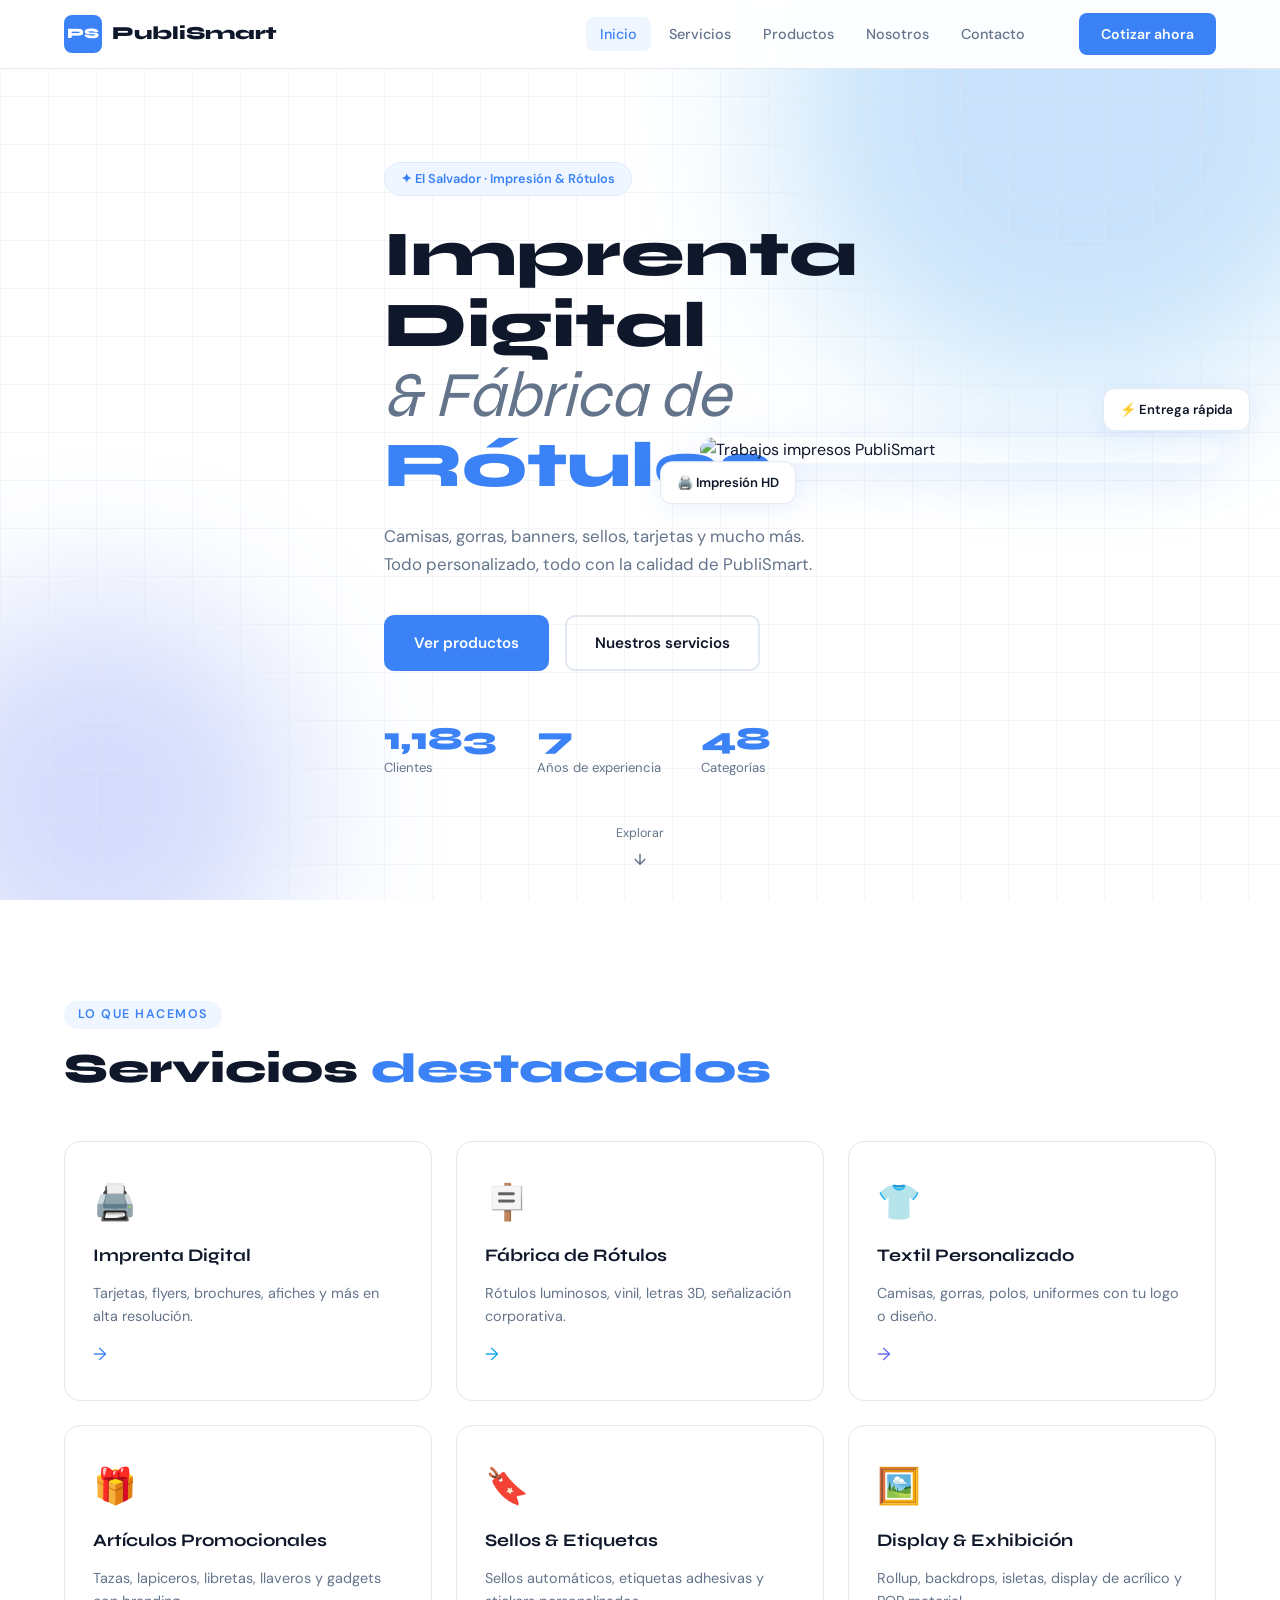
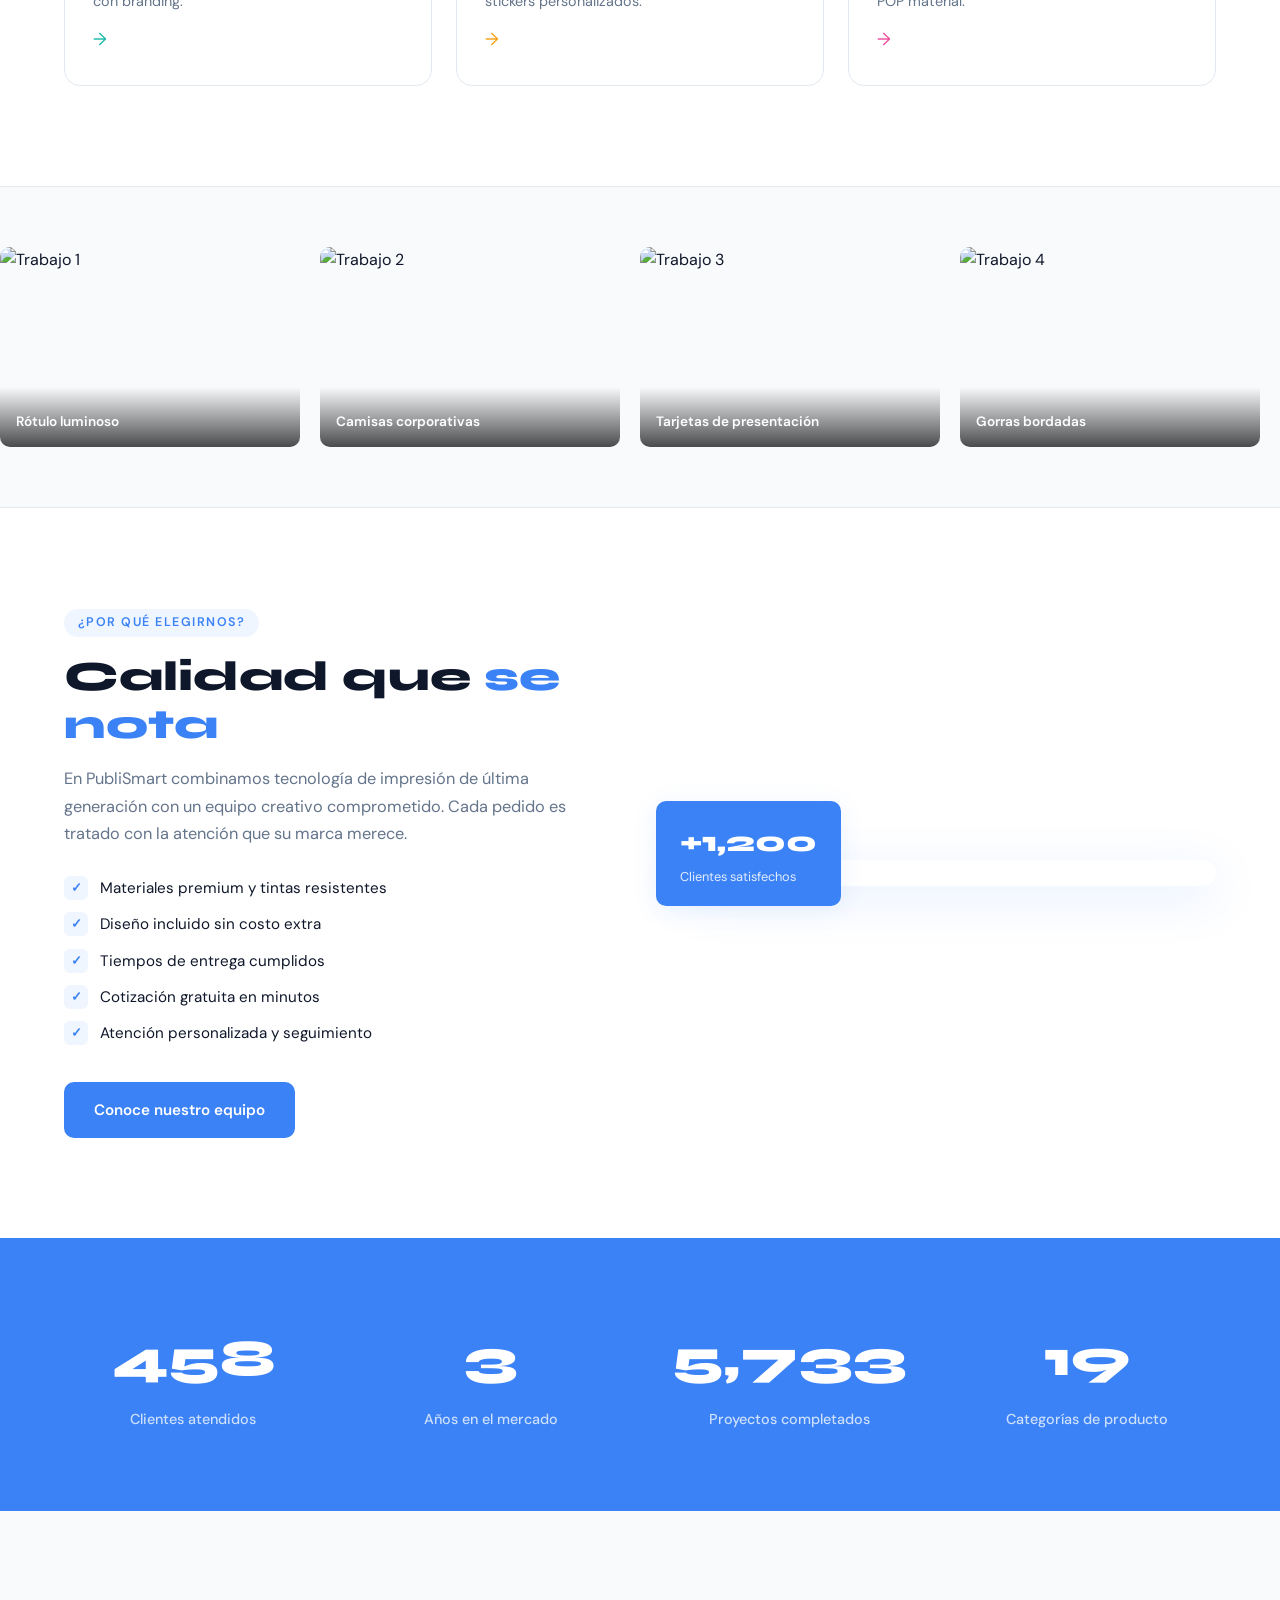
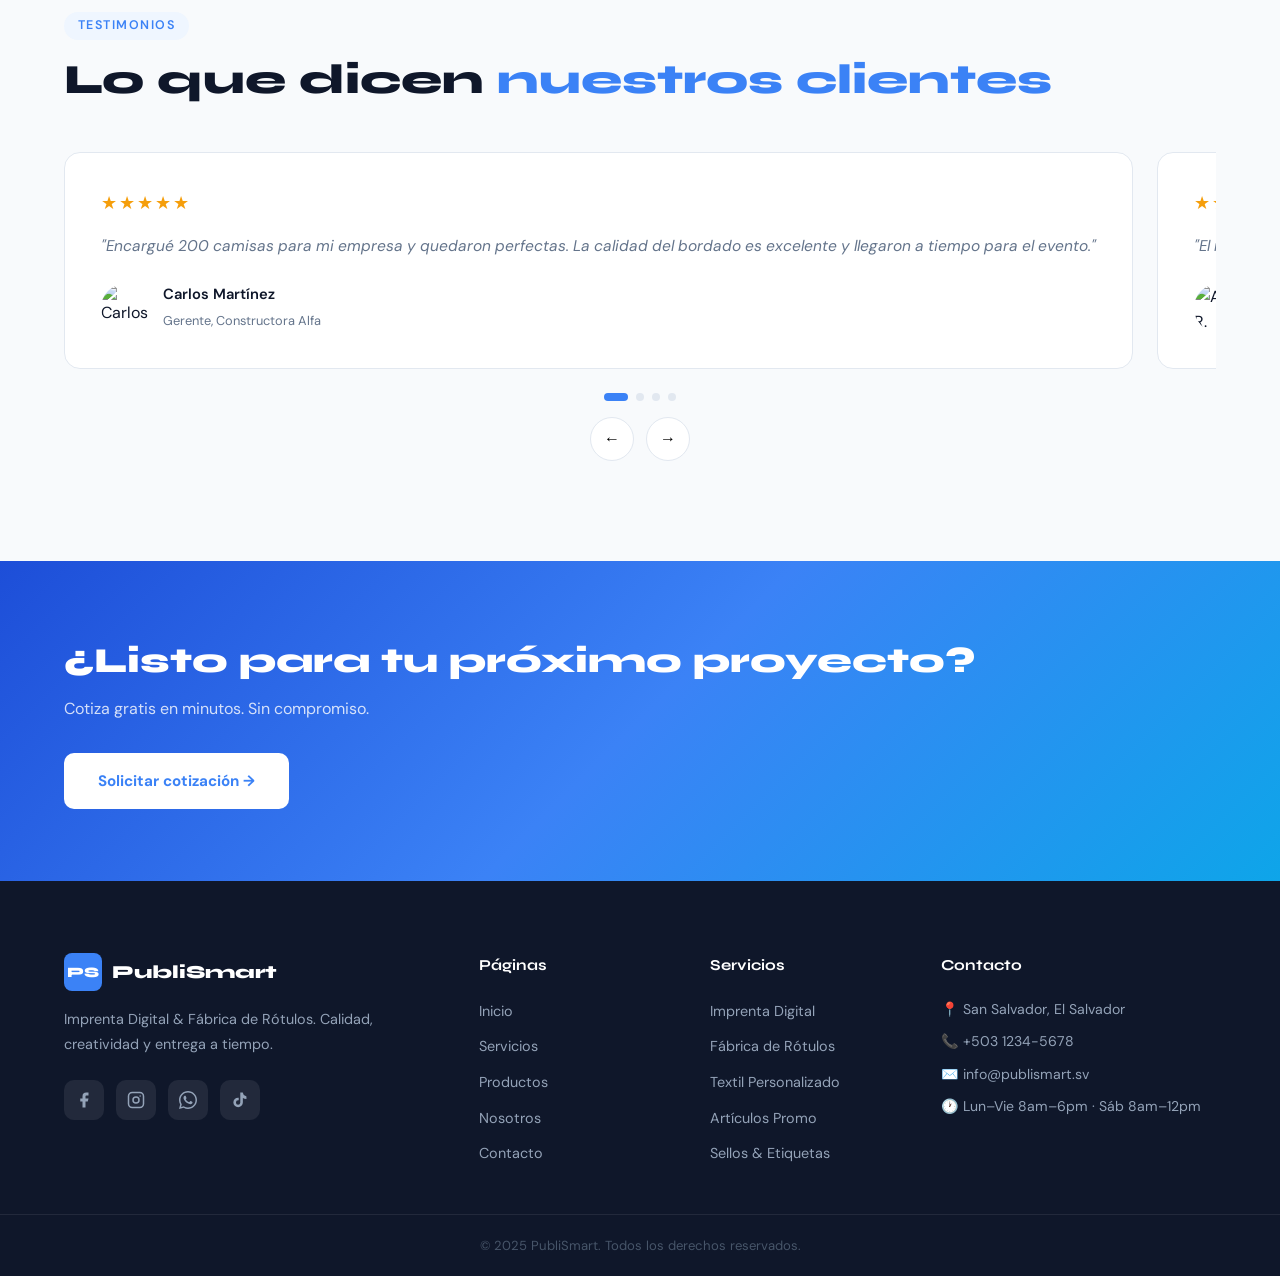
==== index.html @ 1ca89637 "Add files via upload" ====
<!DOCTYPE html>
<html lang="es">
<head>
  <meta charset="UTF-8" />
  <meta name="viewport" content="width=device-width, initial-scale=1.0" />
  <title>PubliSmart — Imprenta Digital & Fábrica de Rótulos</title>
  <link rel="preconnect" href="https://fonts.googleapis.com" />
  <link rel="preconnect" href="https://fonts.gstatic.com" crossorigin />
  <link href="https://fonts.googleapis.com/css2?family=Syne:wght@400;600;700;800&family=DM+Sans:ital,opsz,wght@0,9..40,300;0,9..40,400;0,9..40,500;1,9..40,300&display=swap" rel="stylesheet" />
  <link rel="stylesheet" href="style.css" />
</head>
<body>

  <!-- NAV -->
  <nav class="nav" id="nav">
    <div class="nav-inner">
      <a href="index.html" class="logo">
        <span class="logo-mark">PS</span>
        <span class="logo-text">PubliSmart</span>
      </a>
      <ul class="nav-links" id="navLinks">
        <li><a href="index.html" class="active">Inicio</a></li>
        <li><a href="servicios.html">Servicios</a></li>
        <li><a href="productos.html">Productos</a></li>
        <li><a href="nosotros.html">Nosotros</a></li>
        <li><a href="contacto.html">Contacto</a></li>
      </ul>
      <a href="contacto.html" class="btn-nav">Cotizar ahora</a>
      <button class="hamburger" id="hamburger" aria-label="Menú">
        <span></span><span></span><span></span>
      </button>
    </div>
  </nav>

  <!-- HERO -->
  <section class="hero" id="inicio">
    <div class="hero-bg">
      <div class="hero-blob b1"></div>
      <div class="hero-blob b2"></div>
      <div class="grid-overlay"></div>
    </div>
    <div class="container hero-content">
      <div class="hero-badge">✦ El Salvador · Impresión & Rótulos</div>
      <h1 class="hero-title">
        Imprenta Digital<br />
        <em>&amp; Fábrica de</em><br />
        <span class="highlight">Rótulos</span>
      </h1>
      <p class="hero-sub">Camisas, gorras, banners, sellos, tarjetas y mucho más. Todo personalizado, todo con la calidad de PubliSmart.</p>
      <div class="hero-cta">
        <a href="productos.html" class="btn-primary">Ver productos</a>
        <a href="servicios.html" class="btn-ghost">Nuestros servicios</a>
      </div>
      <div class="hero-stats">
        <div class="hstat"><strong class="count" data-target="1200">0</strong><span>Clientes</span></div>
        <div class="hstat"><strong class="count" data-target="8">0</strong><span>Años de experiencia</span></div>
        <div class="hstat"><strong class="count" data-target="50">0</strong><span>Categorías</span></div>
      </div>
    </div>
    <div class="hero-visual">
      <div class="hero-img-wrap">
        <img src="https://picsum.photos/seed/print1/680/520" alt="Trabajos impresos PubliSmart" />
        <div class="hero-chip chip1">🖨️ Impresión HD</div>
        <div class="hero-chip chip2">⚡ Entrega rápida</div>
      </div>
    </div>
    <a href="#categorias" class="scroll-hint">
      <span>Explorar</span>
      <svg width="18" height="18" viewBox="0 0 24 24" fill="none" stroke="currentColor" stroke-width="2"><path d="M12 5v14M5 12l7 7 7-7"/></svg>
    </a>
  </section>

  <!-- CATEGORY STRIP -->
  <section class="categories" id="categorias">
    <div class="container">
      <div class="section-label">Lo que hacemos</div>
      <h2 class="section-title">Servicios <span>destacados</span></h2>
      <div class="cat-grid">
        <a href="servicios.html#imprenta" class="cat-card" style="--accent:#3B82F6">
          <div class="cat-icon">🖨️</div>
          <h3>Imprenta Digital</h3>
          <p>Tarjetas, flyers, brochures, afiches y más en alta resolución.</p>
          <span class="cat-arrow">→</span>
        </a>
        <a href="servicios.html#rotulos" class="cat-card" style="--accent:#0EA5E9">
          <div class="cat-icon">🪧</div>
          <h3>Fábrica de Rótulos</h3>
          <p>Rótulos luminosos, vinil, letras 3D, señalización corporativa.</p>
          <span class="cat-arrow">→</span>
        </a>
        <a href="servicios.html#textil" class="cat-card" style="--accent:#6366F1">
          <div class="cat-icon">👕</div>
          <h3>Textil Personalizado</h3>
          <p>Camisas, gorras, polos, uniformes con tu logo o diseño.</p>
          <span class="cat-arrow">→</span>
        </a>
        <a href="servicios.html#promo" class="cat-card" style="--accent:#14B8A6">
          <div class="cat-icon">🎁</div>
          <h3>Artículos Promocionales</h3>
          <p>Tazas, lapiceros, libretas, llaveros y gadgets con branding.</p>
          <span class="cat-arrow">→</span>
        </a>
        <a href="servicios.html#sellos" class="cat-card" style="--accent:#F59E0B">
          <div class="cat-icon">🔖</div>
          <h3>Sellos & Etiquetas</h3>
          <p>Sellos automáticos, etiquetas adhesivas y stickers personalizados.</p>
          <span class="cat-arrow">→</span>
        </a>
        <a href="servicios.html#display" class="cat-card" style="--accent:#EC4899">
          <div class="cat-icon">🖼️</div>
          <h3>Display & Exhibición</h3>
          <p>Rollup, backdrops, isletas, display de acrílico y POP material.</p>
          <span class="cat-arrow">→</span>
        </a>
      </div>
    </div>
  </section>

  <!-- SHOWCASE STRIP -->
  <section class="showcase">
    <div class="showcase-track" id="showcaseTrack">
      <div class="showcase-item"><img src="https://picsum.photos/seed/ps1/340/240" alt="Trabajo 1"/><span>Rótulo luminoso</span></div>
      <div class="showcase-item"><img src="https://picsum.photos/seed/ps2/340/240" alt="Trabajo 2"/><span>Camisas corporativas</span></div>
      <div class="showcase-item"><img src="https://picsum.photos/seed/ps3/340/240" alt="Trabajo 3"/><span>Tarjetas de presentación</span></div>
      <div class="showcase-item"><img src="https://picsum.photos/seed/ps4/340/240" alt="Trabajo 4"/><span>Gorras bordadas</span></div>
      <div class="showcase-item"><img src="https://picsum.photos/seed/ps5/340/240" alt="Trabajo 5"/><span>Branding completo</span></div>
      <div class="showcase-item"><img src="https://picsum.photos/seed/ps6/340/240" alt="Trabajo 6"/><span>Banner gran formato</span></div>
      <!-- duplicate for infinite loop -->
      <div class="showcase-item"><img src="https://picsum.photos/seed/ps1/340/240" alt="Trabajo 1"/><span>Rótulo luminoso</span></div>
      <div class="showcase-item"><img src="https://picsum.photos/seed/ps2/340/240" alt="Trabajo 2"/><span>Camisas corporativas</span></div>
      <div class="showcase-item"><img src="https://picsum.photos/seed/ps3/340/240" alt="Trabajo 3"/><span>Tarjetas de presentación</span></div>
      <div class="showcase-item"><img src="https://picsum.photos/seed/ps4/340/240" alt="Trabajo 4"/><span>Gorras bordadas</span></div>
    </div>
  </section>

  <!-- WHY US -->
  <section class="why">
    <div class="container why-inner">
      <div class="why-text">
        <div class="section-label">¿Por qué elegirnos?</div>
        <h2 class="section-title">Calidad que <span>se nota</span></h2>
        <p class="why-desc">En PubliSmart combinamos tecnología de impresión de última generación con un equipo creativo comprometido. Cada pedido es tratado con la atención que su marca merece.</p>
        <ul class="why-list">
          <li><span class="check">✓</span> Materiales premium y tintas resistentes</li>
          <li><span class="check">✓</span> Diseño incluido sin costo extra</li>
          <li><span class="check">✓</span> Tiempos de entrega cumplidos</li>
          <li><span class="check">✓</span> Cotización gratuita en minutos</li>
          <li><span class="check">✓</span> Atención personalizada y seguimiento</li>
        </ul>
        <a href="nosotros.html" class="btn-primary">Conoce nuestro equipo</a>
      </div>
      <div class="why-media">
        <img src="https://picsum.photos/seed/team22/560/480" alt="Equipo PubliSmart" class="why-img" />
        <div class="why-badge">
          <strong>+1,200</strong>
          <span>Clientes satisfechos</span>
        </div>
      </div>
    </div>
  </section>

  <!-- STATS -->
  <section class="stats-section" id="stats">
    <div class="container stats-grid">
      <div class="stat-box">
        <strong class="count" data-target="1200">0</strong>
        <span>Clientes atendidos</span>
      </div>
      <div class="stat-box">
        <strong class="count" data-target="8">0</strong>
        <span>Años en el mercado</span>
      </div>
      <div class="stat-box">
        <strong class="count" data-target="15000">0</strong>
        <span>Proyectos completados</span>
      </div>
      <div class="stat-box">
        <strong class="count" data-target="50">0</strong>
        <span>Categorías de producto</span>
      </div>
    </div>
  </section>

  <!-- TESTIMONIALS -->
  <section class="testimonials">
    <div class="container">
      <div class="section-label">Testimonios</div>
      <h2 class="section-title">Lo que dicen <span>nuestros clientes</span></h2>
      <div class="testi-slider" id="testiSlider">
        <div class="testi-track" id="testiTrack">
          <div class="testi-card">
            <div class="stars">★★★★★</div>
            <p>"Encargué 200 camisas para mi empresa y quedaron perfectas. La calidad del bordado es excelente y llegaron a tiempo para el evento."</p>
            <div class="testi-author"><img src="https://picsum.photos/seed/u1/48/48" alt="Carlos M." /><div><strong>Carlos Martínez</strong><span>Gerente, Constructora Alfa</span></div></div>
          </div>
          <div class="testi-card">
            <div class="stars">★★★★★</div>
            <p>"El rótulo luminoso de mi negocio quedó increíble. El equipo de PubliSmart me asesoró en el diseño y el resultado superó mis expectativas."</p>
            <div class="testi-author"><img src="https://picsum.photos/seed/u2/48/48" alt="Ana R." /><div><strong>Ana Rodríguez</strong><span>Propietaria, Café Central</span></div></div>
          </div>
          <div class="testi-card">
            <div class="stars">★★★★★</div>
            <p>"Rápidos, profesionales y con precios competitivos. Ya les hice 5 pedidos y siempre me atienden con la misma calidad y cordialidad."</p>
            <div class="testi-author"><img src="https://picsum.photos/seed/u3/48/48" alt="Luis P." /><div><strong>Luis Pacheco</strong><span>Director de Marketing, TechSV</span></div></div>
          </div>
          <div class="testi-card">
            <div class="stars">★★★★★</div>
            <p>"Necesitaba material para una feria en 48 horas y PubliSmart lo hizo posible. Banners, brochures y tarjetas, todo en tiempo récord."</p>
            <div class="testi-author"><img src="https://picsum.photos/seed/u4/48/48" alt="María F." /><div><strong>María Flores</strong><span>Emprendedora, BellaCraft</span></div></div>
          </div>
        </div>
      </div>
      <div class="testi-dots" id="testiDots">
        <button class="dot active" data-idx="0"></button>
        <button class="dot" data-idx="1"></button>
        <button class="dot" data-idx="2"></button>
        <button class="dot" data-idx="3"></button>
      </div>
      <div class="testi-nav">
        <button class="testi-btn" id="testiPrev">←</button>
        <button class="testi-btn" id="testiNext">→</button>
      </div>
    </div>
  </section>

  <!-- CTA BANNER -->
  <section class="cta-banner">
    <div class="container cta-inner">
      <div>
        <h2>¿Listo para tu próximo proyecto?</h2>
        <p>Cotiza gratis en minutos. Sin compromiso.</p>
      </div>
      <a href="contacto.html" class="btn-white">Solicitar cotización →</a>
    </div>
  </section>

  <!-- FOOTER -->
  <footer class="footer">
    <div class="container footer-inner">
      <div class="footer-brand">
        <a href="index.html" class="logo">
          <span class="logo-mark">PS</span>
          <span class="logo-text">PubliSmart</span>
        </a>
        <p>Imprenta Digital & Fábrica de Rótulos. Calidad, creatividad y entrega a tiempo.</p>
        <div class="social-links">
          <a href="#" aria-label="Facebook" class="social-icon">
            <svg viewBox="0 0 24 24" fill="currentColor"><path d="M18 2h-3a5 5 0 00-5 5v3H7v4h3v8h4v-8h3l1-4h-4V7a1 1 0 011-1h3z"/></svg>
          </a>
          <a href="#" aria-label="Instagram" class="social-icon">
            <svg viewBox="0 0 24 24" fill="none" stroke="currentColor" stroke-width="2"><rect x="2" y="2" width="20" height="20" rx="5"/><circle cx="12" cy="12" r="4"/><circle cx="17.5" cy="6.5" r="1" fill="currentColor" stroke="none"/></svg>
          </a>
          <a href="#" aria-label="WhatsApp" class="social-icon">
            <svg viewBox="0 0 24 24" fill="currentColor"><path d="M17.472 14.382c-.297-.149-1.758-.867-2.03-.967-.273-.099-.471-.148-.67.15-.197.297-.767.966-.94 1.164-.173.199-.347.223-.644.075-.297-.15-1.255-.463-2.39-1.475-.883-.788-1.48-1.761-1.653-2.059-.173-.297-.018-.458.13-.606.134-.133.298-.347.446-.52.149-.174.198-.298.298-.497.099-.198.05-.371-.025-.52-.075-.149-.669-1.612-.916-2.207-.242-.579-.487-.5-.669-.51-.173-.008-.371-.01-.57-.01-.198 0-.52.074-.792.372-.272.297-1.04 1.016-1.04 2.479 0 1.462 1.065 2.875 1.213 3.074.149.198 2.096 3.2 5.077 4.487.709.306 1.262.489 1.694.625.712.227 1.36.195 1.871.118.571-.085 1.758-.719 2.006-1.413.248-.694.248-1.289.173-1.413-.074-.124-.272-.198-.57-.347z"/><path d="M12 0C5.373 0 0 5.373 0 12c0 2.126.556 4.121 1.526 5.854L.057 23.882l6.174-1.619A11.945 11.945 0 0012 24c6.627 0 12-5.373 12-12S18.627 0 12 0zm0 22c-1.906 0-3.68-.516-5.203-1.413l-.373-.222-3.664.96.976-3.568-.243-.388A9.953 9.953 0 012 12C2 6.477 6.477 2 12 2s10 4.477 10 10-4.477 10-10 10z"/></svg>
          </a>
          <a href="#" aria-label="TikTok" class="social-icon">
            <svg viewBox="0 0 24 24" fill="currentColor"><path d="M19.59 6.69a4.83 4.83 0 01-3.77-4.25V2h-3.45v13.67a2.89 2.89 0 01-2.88 2.5 2.89 2.89 0 01-2.89-2.89 2.89 2.89 0 012.89-2.89c.28 0 .54.04.79.1V9.01a6.28 6.28 0 00-.79-.05 6.34 6.34 0 00-6.34 6.34 6.34 6.34 0 006.34 6.34 6.34 6.34 0 006.33-6.34V9.17a8.16 8.16 0 004.77 1.52V7.25a4.85 4.85 0 01-1-.56z"/></svg>
          </a>
        </div>
      </div>
      <div class="footer-links">
        <h4>Páginas</h4>
        <ul>
          <li><a href="index.html">Inicio</a></li>
          <li><a href="servicios.html">Servicios</a></li>
          <li><a href="productos.html">Productos</a></li>
          <li><a href="nosotros.html">Nosotros</a></li>
          <li><a href="contacto.html">Contacto</a></li>
        </ul>
      </div>
      <div class="footer-links">
        <h4>Servicios</h4>
        <ul>
          <li><a href="servicios.html#imprenta">Imprenta Digital</a></li>
          <li><a href="servicios.html#rotulos">Fábrica de Rótulos</a></li>
          <li><a href="servicios.html#textil">Textil Personalizado</a></li>
          <li><a href="servicios.html#promo">Artículos Promo</a></li>
          <li><a href="servicios.html#sellos">Sellos & Etiquetas</a></li>
        </ul>
      </div>
      <div class="footer-contact">
        <h4>Contacto</h4>
        <p>📍 San Salvador, El Salvador</p>
        <p>📞 <a href="tel:+50312345678">+503 1234-5678</a></p>
        <p>✉️ <a href="mailto:info@publismart.sv">info@publismart.sv</a></p>
        <p>🕐 Lun–Vie 8am–6pm · Sáb 8am–12pm</p>
      </div>
    </div>
    <div class="footer-bottom">
      <p>© 2025 PubliSmart. Todos los derechos reservados.</p>
    </div>
  </footer>

  <!-- BACK TO TOP -->
  <button class="back-top" id="backTop" aria-label="Volver arriba">↑</button>

  <script src="main.js"></script>
</body>
</html>
---- style.css ----
/* =============================================
   PubliSmart — Main Stylesheet
   ============================================= */

:root {
  --blue: #3B82F6;
  --blue-dark: #2563EB;
  --blue-light: #DBEAFE;
  --blue-xlight: #EFF6FF;
  --sky: #0EA5E9;
  --text: #0F172A;
  --text-muted: #64748B;
  --text-light: #94A3B8;
  --white: #ffffff;
  --surface: #F8FAFC;
  --border: #E2E8F0;
  --radius: 16px;
  --radius-sm: 10px;
  --shadow: 0 4px 24px rgba(59,130,246,0.10);
  --shadow-lg: 0 12px 48px rgba(59,130,246,0.15);
  --transition: 0.3s cubic-bezier(0.4,0,0.2,1);
  --font-head: 'Syne', sans-serif;
  --font-body: 'DM Sans', sans-serif;
}

*, *::before, *::after { box-sizing: border-box; margin: 0; padding: 0; }

html { scroll-behavior: smooth; font-size: 16px; }

body {
  font-family: var(--font-body);
  color: var(--text);
  background: var(--white);
  overflow-x: hidden;
  line-height: 1.6;
}

/* ── UTILITIES ── */
.container { max-width: 1200px; margin: 0 auto; padding: 0 24px; }
.section-label {
  display: inline-block;
  font-size: 0.78rem;
  font-weight: 600;
  letter-spacing: 0.12em;
  text-transform: uppercase;
  color: var(--blue);
  background: var(--blue-xlight);
  padding: 4px 14px;
  border-radius: 100px;
  margin-bottom: 16px;
}
.section-title {
  font-family: var(--font-head);
  font-size: clamp(1.8rem, 3.5vw, 2.6rem);
  font-weight: 800;
  line-height: 1.15;
  color: var(--text);
  margin-bottom: 16px;
}
.section-title span { color: var(--blue); }
.section-title em { font-style: italic; font-weight: 400; }

img { display: block; width: 100%; object-fit: cover; }
a { text-decoration: none; color: inherit; }

/* ── BUTTONS ── */
.btn-primary {
  display: inline-flex; align-items: center; gap: 8px;
  background: var(--blue);
  color: var(--white);
  padding: 14px 28px;
  border-radius: var(--radius-sm);
  font-family: var(--font-body);
  font-weight: 600;
  font-size: 0.95rem;
  transition: var(--transition);
  border: 2px solid var(--blue);
  cursor: pointer;
}
.btn-primary:hover { background: var(--blue-dark); border-color: var(--blue-dark); transform: translateY(-2px); box-shadow: var(--shadow); }

.btn-ghost {
  display: inline-flex; align-items: center; gap: 8px;
  background: transparent;
  color: var(--text);
  padding: 14px 28px;
  border-radius: var(--radius-sm);
  font-family: var(--font-body);
  font-weight: 600;
  font-size: 0.95rem;
  transition: var(--transition);
  border: 2px solid var(--border);
}
.btn-ghost:hover { border-color: var(--blue); color: var(--blue); background: var(--blue-xlight); }

.btn-white {
  display: inline-flex; align-items: center; gap: 8px;
  background: var(--white);
  color: var(--blue);
  padding: 14px 32px;
  border-radius: var(--radius-sm);
  font-family: var(--font-body);
  font-weight: 700;
  font-size: 0.95rem;
  transition: var(--transition);
  border: 2px solid transparent;
}
.btn-white:hover { background: var(--blue-xlight); transform: translateY(-2px); }

/* ── NAV ── */
.nav {
  position: fixed; top: 0; left: 0; right: 0; z-index: 100;
  background: rgba(255,255,255,0.92);
  backdrop-filter: blur(16px);
  border-bottom: 1px solid var(--border);
  transition: var(--transition);
}
.nav.scrolled { box-shadow: 0 2px 20px rgba(0,0,0,0.08); }
.nav-inner {
  max-width: 1200px; margin: 0 auto; padding: 0 24px;
  height: 68px;
  display: flex; align-items: center; gap: 40px;
}
.logo { display: flex; align-items: center; gap: 10px; flex-shrink: 0; }
.logo-mark {
  width: 38px; height: 38px;
  background: var(--blue);
  color: var(--white);
  font-family: var(--font-head);
  font-weight: 800;
  font-size: 0.9rem;
  display: flex; align-items: center; justify-content: center;
  border-radius: 8px;
}
.logo-text { font-family: var(--font-head); font-weight: 800; font-size: 1.15rem; color: var(--text); }
.nav-links { display: flex; align-items: center; gap: 4px; list-style: none; margin-left: auto; }
.nav-links a {
  padding: 8px 14px;
  border-radius: 8px;
  font-size: 0.9rem;
  font-weight: 500;
  color: var(--text-muted);
  transition: var(--transition);
}
.nav-links a:hover, .nav-links a.active { color: var(--blue); background: var(--blue-xlight); }
.btn-nav {
  flex-shrink: 0;
  background: var(--blue);
  color: var(--white);
  padding: 10px 22px;
  border-radius: 8px;
  font-size: 0.88rem;
  font-weight: 600;
  transition: var(--transition);
}
.btn-nav:hover { background: var(--blue-dark); }
.hamburger {
  display: none;
  flex-direction: column; gap: 5px;
  background: none; border: none;
  cursor: pointer; padding: 8px;
  margin-left: auto;
}
.hamburger span {
  display: block; width: 24px; height: 2px;
  background: var(--text);
  border-radius: 2px;
  transition: var(--transition);
}
.hamburger.open span:nth-child(1) { transform: translateY(7px) rotate(45deg); }
.hamburger.open span:nth-child(2) { opacity: 0; }
.hamburger.open span:nth-child(3) { transform: translateY(-7px) rotate(-45deg); }

/* ── HERO ── */
.hero {
  min-height: 100vh;
  display: flex; align-items: center;
  position: relative;
  padding: 120px 24px 80px;
  overflow: hidden;
}
.hero-bg { position: absolute; inset: 0; z-index: 0; }
.hero-blob {
  position: absolute;
  border-radius: 50%;
  filter: blur(80px);
  opacity: 0.25;
}
.b1 {
  width: 600px; height: 600px;
  background: radial-gradient(circle, #3B82F6, #0EA5E9);
  top: -200px; right: -100px;
}
.b2 {
  width: 400px; height: 400px;
  background: radial-gradient(circle, #6366F1, #3B82F6);
  bottom: -100px; left: -100px;
}
.grid-overlay {
  position: absolute; inset: 0;
  background-image: linear-gradient(var(--border) 1px, transparent 1px),
    linear-gradient(90deg, var(--border) 1px, transparent 1px);
  background-size: 48px 48px;
  opacity: 0.4;
}
.hero-content {
  position: relative; z-index: 1;
  max-width: 560px;
  animation: fadeUp 0.8s ease both;
}
.hero-badge {
  display: inline-flex; align-items: center; gap: 8px;
  font-size: 0.8rem; font-weight: 600;
  color: var(--blue);
  background: var(--blue-xlight);
  border: 1px solid var(--blue-light);
  padding: 6px 16px; border-radius: 100px;
  margin-bottom: 24px;
}
.hero-title {
  font-family: var(--font-head);
  font-size: clamp(2.4rem, 5vw, 4rem);
  font-weight: 800;
  line-height: 1.1;
  color: var(--text);
  margin-bottom: 20px;
}
.hero-title em { font-style: italic; font-weight: 400; color: var(--text-muted); }
.hero-title .highlight { color: var(--blue); }
.hero-sub { font-size: 1.05rem; color: var(--text-muted); max-width: 460px; margin-bottom: 36px; line-height: 1.7; }
.hero-cta { display: flex; gap: 16px; flex-wrap: wrap; margin-bottom: 52px; }
.hero-stats { display: flex; gap: 40px; }
.hstat { display: flex; flex-direction: column; gap: 2px; }
.hstat strong { font-family: var(--font-head); font-size: 2rem; font-weight: 800; color: var(--blue); line-height: 1; }
.hstat span { font-size: 0.82rem; color: var(--text-muted); }
.hero-visual {
  position: absolute; right: max(24px, calc(50% - 580px));
  top: 50%; transform: translateY(-50%);
  width: min(44%, 520px);
  z-index: 1;
  animation: fadeIn 1s ease 0.3s both;
}
.hero-img-wrap { position: relative; }
.hero-img-wrap img { border-radius: var(--radius); box-shadow: var(--shadow-lg); }
.hero-chip {
  position: absolute;
  background: var(--white);
  border: 1px solid var(--border);
  padding: 10px 16px;
  border-radius: 12px;
  font-size: 0.82rem;
  font-weight: 600;
  box-shadow: var(--shadow);
  white-space: nowrap;
}
.chip1 { top: 24px; left: -40px; }
.chip2 { bottom: 32px; right: -30px; }
.scroll-hint {
  position: absolute; bottom: 32px; left: 50%; transform: translateX(-50%);
  display: flex; flex-direction: column; align-items: center; gap: 6px;
  font-size: 0.78rem; color: var(--text-muted); z-index: 2;
  animation: bounce 2s ease infinite;
}

/* ── CATEGORIES ── */
.categories { padding: 100px 0; background: var(--white); }
.cat-grid {
  display: grid;
  grid-template-columns: repeat(3, 1fr);
  gap: 24px;
  margin-top: 48px;
}
.cat-card {
  background: var(--white);
  border: 1.5px solid var(--border);
  border-radius: var(--radius);
  padding: 32px 28px;
  display: flex; flex-direction: column; gap: 12px;
  transition: var(--transition);
  position: relative;
  overflow: hidden;
}
.cat-card::before {
  content: '';
  position: absolute; top: 0; left: 0; right: 0; height: 3px;
  background: var(--accent);
  transform: scaleX(0); transform-origin: left;
  transition: var(--transition);
}
.cat-card:hover { border-color: var(--accent); box-shadow: 0 8px 32px rgba(59,130,246,0.12); transform: translateY(-4px); }
.cat-card:hover::before { transform: scaleX(1); }
.cat-icon { font-size: 2.2rem; }
.cat-card h3 { font-family: var(--font-head); font-weight: 700; font-size: 1.1rem; color: var(--text); }
.cat-card p { font-size: 0.9rem; color: var(--text-muted); flex: 1; }
.cat-arrow { font-size: 1.1rem; color: var(--accent); transition: var(--transition); }
.cat-card:hover .cat-arrow { transform: translateX(4px); }

/* ── SHOWCASE STRIP ── */
.showcase { padding: 60px 0; overflow: hidden; background: var(--surface); border-top: 1px solid var(--border); border-bottom: 1px solid var(--border); }
.showcase-track {
  display: flex; gap: 20px;
  width: max-content;
  animation: slide 30s linear infinite;
}
.showcase-track:hover { animation-play-state: paused; }
.showcase-item {
  position: relative;
  width: 300px; flex-shrink: 0;
  border-radius: var(--radius-sm);
  overflow: hidden;
}
.showcase-item img { height: 200px; transition: transform 0.4s ease; }
.showcase-item:hover img { transform: scale(1.06); }
.showcase-item span {
  position: absolute; bottom: 0; left: 0; right: 0;
  padding: 24px 16px 14px;
  background: linear-gradient(transparent, rgba(0,0,0,0.7));
  color: var(--white);
  font-size: 0.85rem; font-weight: 600;
}

/* ── WHY ── */
.why { padding: 100px 0; }
.why-inner { display: grid; grid-template-columns: 1fr 1fr; gap: 80px; align-items: center; }
.why-desc { color: var(--text-muted); margin-bottom: 28px; font-size: 1.02rem; line-height: 1.7; }
.why-list { list-style: none; display: flex; flex-direction: column; gap: 12px; margin-bottom: 36px; }
.why-list li { display: flex; align-items: center; gap: 12px; font-size: 0.95rem; color: var(--text); }
.check {
  display: flex; align-items: center; justify-content: center;
  width: 24px; height: 24px; flex-shrink: 0;
  background: var(--blue-xlight);
  color: var(--blue);
  border-radius: 6px;
  font-size: 0.8rem; font-weight: 700;
}
.why-media { position: relative; }
.why-img { border-radius: var(--radius); box-shadow: var(--shadow-lg); }
.why-badge {
  position: absolute; bottom: -20px; left: -24px;
  background: var(--blue);
  color: var(--white);
  padding: 18px 24px;
  border-radius: var(--radius-sm);
  box-shadow: var(--shadow);
  display: flex; flex-direction: column; gap: 2px;
}
.why-badge strong { font-family: var(--font-head); font-size: 1.8rem; font-weight: 800; }
.why-badge span { font-size: 0.8rem; opacity: 0.85; }

/* ── STATS ── */
.stats-section {
  padding: 80px 0;
  background: var(--blue);
}
.stats-grid {
  display: grid; grid-template-columns: repeat(4, 1fr);
  gap: 40px; text-align: center;
}
.stat-box { display: flex; flex-direction: column; align-items: center; gap: 8px; }
.stat-box strong {
  font-family: var(--font-head);
  font-size: clamp(2.4rem, 4vw, 3.4rem);
  font-weight: 800;
  color: var(--white);
}
.stat-box span { font-size: 0.9rem; color: rgba(255,255,255,0.75); font-weight: 500; }

/* ── TESTIMONIALS ── */
.testimonials { padding: 100px 0; background: var(--surface); }
.testi-slider { overflow: hidden; margin: 48px 0 24px; }
.testi-track { display: flex; gap: 24px; transition: transform 0.5s cubic-bezier(0.4,0,0.2,1); }
.testi-card {
  min-width: calc(50% - 12px);
  background: var(--white);
  border: 1.5px solid var(--border);
  border-radius: var(--radius);
  padding: 36px;
  flex-shrink: 0;
}
.stars { color: #F59E0B; font-size: 1.1rem; margin-bottom: 16px; letter-spacing: 2px; }
.testi-card p { font-size: 0.97rem; color: var(--text-muted); line-height: 1.7; margin-bottom: 24px; font-style: italic; }
.testi-author { display: flex; align-items: center; gap: 14px; }
.testi-author img { width: 48px; height: 48px; border-radius: 50%; flex-shrink: 0; object-fit: cover; }
.testi-author strong { display: block; font-size: 0.92rem; color: var(--text); font-weight: 600; }
.testi-author span { font-size: 0.8rem; color: var(--text-muted); }
.testi-dots { display: flex; gap: 8px; justify-content: center; margin-bottom: 16px; }
.dot {
  width: 8px; height: 8px; border-radius: 50%;
  background: var(--border); border: none; cursor: pointer;
  transition: var(--transition);
}
.dot.active { background: var(--blue); width: 24px; border-radius: 4px; }
.testi-nav { display: flex; gap: 12px; justify-content: center; }
.testi-btn {
  width: 44px; height: 44px; border-radius: 50%;
  background: var(--white); border: 1.5px solid var(--border);
  font-size: 1rem; cursor: pointer;
  display: flex; align-items: center; justify-content: center;
  transition: var(--transition);
}
.testi-btn:hover { background: var(--blue); color: var(--white); border-color: var(--blue); }

/* ── CTA BANNER ── */
.cta-banner {
  padding: 72px 24px;
  background: linear-gradient(135deg, #1D4ED8 0%, #3B82F6 50%, #0EA5E9 100%);
}
.cta-inner {
  display: flex; align-items: center; justify-content: space-between; gap: 32px; flex-wrap: wrap;
}
.cta-inner h2 {
  font-family: var(--font-head);
  font-size: clamp(1.6rem, 3vw, 2.2rem);
  font-weight: 800;
  color: var(--white);
  margin-bottom: 6px;
}
.cta-inner p { color: rgba(255,255,255,0.8); font-size: 1rem; }

/* ── FOOTER ── */
.footer { background: var(--text); padding: 72px 0 0; }
.footer-inner {
  display: grid; grid-template-columns: 2fr 1fr 1fr 1.5fr;
  gap: 48px; padding-bottom: 48px;
}
.footer .logo-mark { background: var(--blue); }
.footer .logo-text { color: var(--white); }
.footer-brand p { color: #94A3B8; font-size: 0.9rem; margin: 16px 0 24px; line-height: 1.7; }
.social-links { display: flex; gap: 12px; }
.social-icon {
  width: 40px; height: 40px;
  background: rgba(255,255,255,0.08);
  border-radius: 10px;
  display: flex; align-items: center; justify-content: center;
  color: #94A3B8; transition: var(--transition);
}
.social-icon svg { width: 18px; height: 18px; }
.social-icon:hover { background: var(--blue); color: var(--white); }
.footer-links h4, .footer-contact h4 {
  font-family: var(--font-head); font-weight: 700;
  color: var(--white); font-size: 0.95rem; margin-bottom: 20px;
}
.footer-links ul { list-style: none; display: flex; flex-direction: column; gap: 10px; }
.footer-links a { color: #94A3B8; font-size: 0.9rem; transition: var(--transition); }
.footer-links a:hover { color: var(--blue); }
.footer-contact p { color: #94A3B8; font-size: 0.88rem; margin-bottom: 10px; }
.footer-contact a { color: #94A3B8; transition: var(--transition); }
.footer-contact a:hover { color: var(--blue); }
.footer-bottom {
  border-top: 1px solid rgba(255,255,255,0.08);
  padding: 20px 24px;
  text-align: center;
}
.footer-bottom p { color: #475569; font-size: 0.82rem; }

/* ── BACK TO TOP ── */
.back-top {
  position: fixed; bottom: 28px; right: 28px; z-index: 50;
  width: 48px; height: 48px; border-radius: 50%;
  background: var(--blue);
  color: var(--white);
  border: none; cursor: pointer;
  font-size: 1.2rem;
  box-shadow: var(--shadow);
  transition: var(--transition);
  opacity: 0; pointer-events: none;
  display: flex; align-items: center; justify-content: center;
}
.back-top.visible { opacity: 1; pointer-events: all; }
.back-top:hover { background: var(--blue-dark); transform: translateY(-3px); }

/* ── PAGE HERO (inner pages) ── */
.page-hero {
  padding: 140px 0 80px;
  background: linear-gradient(135deg, var(--blue-xlight) 0%, var(--white) 60%);
  border-bottom: 1px solid var(--border);
  text-align: center;
}
.page-hero .breadcrumb {
  font-size: 0.82rem; color: var(--text-muted);
  margin-bottom: 16px; display: flex; justify-content: center; align-items: center; gap: 8px;
}
.page-hero .breadcrumb a { color: var(--blue); }

/* ── SERVICES PAGE ── */
.service-block { padding: 80px 0; }
.service-block:nth-child(even) { background: var(--surface); }
.service-inner { display: grid; grid-template-columns: 1fr 1fr; gap: 72px; align-items: center; }
.service-inner.reverse { direction: rtl; }
.service-inner.reverse > * { direction: ltr; }
.service-img { border-radius: var(--radius); overflow: hidden; box-shadow: var(--shadow-lg); }
.service-img img { height: 380px; }
.service-text h2 { font-family: var(--font-head); font-size: clamp(1.6rem, 2.8vw, 2.1rem); font-weight: 800; margin-bottom: 16px; }
.service-text p { color: var(--text-muted); line-height: 1.75; margin-bottom: 20px; }
.service-items { display: flex; flex-direction: column; gap: 10px; margin-bottom: 28px; }
.service-items li { display: flex; align-items: center; gap: 10px; font-size: 0.93rem; color: var(--text); list-style: none; }
.service-items li::before { content: '✦'; color: var(--blue); font-size: 0.7rem; }

/* ── PRODUCTS PAGE ── */
.products-section { padding: 80px 0; }
.filters {
  display: flex; gap: 12px; flex-wrap: wrap; margin-bottom: 40px;
}
.filter-btn {
  padding: 8px 20px; border-radius: 100px;
  background: var(--white); border: 1.5px solid var(--border);
  font-size: 0.88rem; font-weight: 600; cursor: pointer;
  transition: var(--transition); font-family: var(--font-body);
  color: var(--text-muted);
}
.filter-btn.active, .filter-btn:hover { background: var(--blue); border-color: var(--blue); color: var(--white); }
.products-grid { display: grid; grid-template-columns: repeat(3, 1fr); gap: 28px; }
.product-card {
  background: var(--white); border: 1.5px solid var(--border);
  border-radius: var(--radius); overflow: hidden;
  transition: var(--transition);
  cursor: pointer;
}
.product-card:hover { transform: translateY(-6px); box-shadow: var(--shadow-lg); border-color: var(--blue-light); }
.product-img { position: relative; overflow: hidden; }
.product-img img { height: 220px; transition: transform 0.4s ease; }
.product-card:hover .product-img img { transform: scale(1.06); }
.product-tag {
  position: absolute; top: 14px; left: 14px;
  background: var(--blue); color: var(--white);
  font-size: 0.72rem; font-weight: 700;
  padding: 4px 10px; border-radius: 100px; letter-spacing: 0.05em;
}
.product-info { padding: 20px 22px 24px; }
.product-info h3 { font-family: var(--font-head); font-weight: 700; font-size: 1.05rem; margin-bottom: 6px; }
.product-info p { font-size: 0.88rem; color: var(--text-muted); margin-bottom: 16px; }
.product-footer { display: flex; align-items: center; justify-content: space-between; }
.price { font-family: var(--font-head); font-weight: 800; font-size: 1.15rem; color: var(--blue); }
.price span { font-size: 0.75rem; font-weight: 400; color: var(--text-muted); }
.btn-add {
  padding: 8px 18px; background: var(--blue-xlight);
  color: var(--blue); border: none; border-radius: 8px;
  font-weight: 600; font-size: 0.85rem; cursor: pointer;
  transition: var(--transition); font-family: var(--font-body);
}
.btn-add:hover { background: var(--blue); color: var(--white); }

/* ── ABOUT PAGE ── */
.about-intro { padding: 80px 0; }
.about-intro-inner { display: grid; grid-template-columns: 1fr 1fr; gap: 72px; align-items: center; }
.about-img { position: relative; }
.about-img img { border-radius: var(--radius); box-shadow: var(--shadow-lg); }
.about-img-badge {
  position: absolute; top: -20px; right: -20px;
  background: var(--blue); color: var(--white);
  padding: 16px 20px; border-radius: var(--radius-sm);
  text-align: center;
}
.about-img-badge strong { display: block; font-family: var(--font-head); font-size: 2rem; font-weight: 800; }
.about-img-badge span { font-size: 0.78rem; opacity: 0.85; }
.about-text h2 { margin-bottom: 20px; }
.about-text p { color: var(--text-muted); line-height: 1.8; margin-bottom: 16px; }
.values-grid { display: grid; grid-template-columns: 1fr 1fr; gap: 20px; margin-top: 32px; }
.value-card {
  padding: 22px; background: var(--surface);
  border-radius: var(--radius-sm); border: 1px solid var(--border);
}
.value-card .icon { font-size: 1.6rem; margin-bottom: 10px; }
.value-card h4 { font-family: var(--font-head); font-weight: 700; font-size: 1rem; margin-bottom: 6px; }
.value-card p { font-size: 0.85rem; color: var(--text-muted); }
.team-section { padding: 80px 0; background: var(--surface); }
.team-grid { display: grid; grid-template-columns: repeat(3, 1fr); gap: 28px; margin-top: 48px; }
.team-card { background: var(--white); border-radius: var(--radius); overflow: hidden; border: 1.5px solid var(--border); transition: var(--transition); }
.team-card:hover { transform: translateY(-4px); box-shadow: var(--shadow); }
.team-card img { height: 260px; }
.team-info { padding: 22px; }
.team-info h3 { font-family: var(--font-head); font-weight: 700; margin-bottom: 4px; }
.team-info span { font-size: 0.85rem; color: var(--blue); font-weight: 500; }

/* ── CONTACT PAGE ── */
.contact-section { padding: 80px 0; }
.contact-inner { display: grid; grid-template-columns: 1fr 1.4fr; gap: 64px; }
.contact-info h2 { margin-bottom: 20px; }
.contact-info p { color: var(--text-muted); line-height: 1.75; margin-bottom: 32px; }
.contact-details { display: flex; flex-direction: column; gap: 20px; }
.contact-item { display: flex; align-items: flex-start; gap: 16px; }
.c-icon {
  width: 44px; height: 44px; flex-shrink: 0;
  background: var(--blue-xlight); border-radius: 10px;
  display: flex; align-items: center; justify-content: center; font-size: 1.2rem;
}
.contact-item h4 { font-weight: 600; font-size: 0.92rem; margin-bottom: 4px; }
.contact-item p, .contact-item a { font-size: 0.9rem; color: var(--text-muted); }
.contact-item a:hover { color: var(--blue); }
.contact-form-wrap {
  background: var(--surface); border: 1.5px solid var(--border);
  border-radius: var(--radius); padding: 40px;
}
.contact-form-wrap h3 { font-family: var(--font-head); font-weight: 700; font-size: 1.3rem; margin-bottom: 28px; }
.form-row { display: grid; grid-template-columns: 1fr 1fr; gap: 16px; }
.form-group { display: flex; flex-direction: column; gap: 8px; margin-bottom: 18px; }
.form-group label { font-size: 0.85rem; font-weight: 600; color: var(--text); }
.form-group input, .form-group textarea, .form-group select {
  padding: 12px 16px;
  border: 1.5px solid var(--border);
  border-radius: var(--radius-sm);
  font-family: var(--font-body);
  font-size: 0.92rem;
  color: var(--text);
  background: var(--white);
  transition: var(--transition);
  outline: none;
}
.form-group input:focus, .form-group textarea:focus, .form-group select:focus {
  border-color: var(--blue); box-shadow: 0 0 0 3px var(--blue-xlight);
}
.form-group textarea { resize: vertical; min-height: 120px; }
.form-error { font-size: 0.78rem; color: #EF4444; display: none; }
.form-group.error input, .form-group.error textarea { border-color: #EF4444; }
.form-group.error .form-error { display: block; }
.form-success { display: none; text-align: center; padding: 24px; }
.form-success .success-icon { font-size: 2.5rem; margin-bottom: 12px; }
.form-success h4 { font-family: var(--font-head); font-weight: 700; font-size: 1.2rem; margin-bottom: 8px; }
.form-success p { color: var(--text-muted); font-size: 0.9rem; }
.whatsapp-btn {
  display: flex; align-items: center; gap: 10px;
  background: #25D366; color: var(--white);
  padding: 14px 24px; border-radius: var(--radius-sm);
  font-weight: 600; font-size: 0.95rem;
  transition: var(--transition); margin-top: 28px; width: fit-content;
}
.whatsapp-btn:hover { background: #20BD5C; transform: translateY(-2px); box-shadow: 0 4px 16px rgba(37,211,102,0.3); }

/* ── ANIMATIONS ── */
@keyframes fadeUp { from { opacity: 0; transform: translateY(30px); } to { opacity: 1; transform: translateY(0); } }
@keyframes fadeIn { from { opacity: 0; } to { opacity: 1; } }
@keyframes bounce { 0%, 100% { transform: translateX(-50%) translateY(0); } 50% { transform: translateX(-50%) translateY(6px); } }
@keyframes slide { 0% { transform: translateX(0); } 100% { transform: translateX(-50%); } }

.fade-up { opacity: 0; transform: translateY(28px); transition: opacity 0.7s ease, transform 0.7s ease; }
.fade-up.visible { opacity: 1; transform: translateY(0); }

/* ── RESPONSIVE ── */
@media (max-width: 1024px) {
  .hero { flex-direction: column; text-align: center; padding-top: 100px; }
  .hero-content { max-width: 100%; }
  .hero-cta { justify-content: center; }
  .hero-stats { justify-content: center; }
  .hero-visual { position: relative; right: auto; top: auto; transform: none; width: 100%; max-width: 480px; margin: 40px auto 0; }
  .chip1, .chip2 { display: none; }
  .cat-grid { grid-template-columns: repeat(2, 1fr); }
  .why-inner, .about-intro-inner { grid-template-columns: 1fr; gap: 40px; }
  .why-badge { left: 0; bottom: -16px; }
  .stats-grid { grid-template-columns: repeat(2, 1fr); }
  .footer-inner { grid-template-columns: 1fr 1fr; }
  .service-inner, .contact-inner { grid-template-columns: 1fr; gap: 40px; }
  .service-inner.reverse { direction: ltr; }
  .products-grid { grid-template-columns: repeat(2, 1fr); }
  .team-grid { grid-template-columns: repeat(2, 1fr); }
  .testi-card { min-width: 100%; }
}

@media (max-width: 768px) {
  .nav-links, .btn-nav { display: none; }
  .hamburger { display: flex; }
  .nav-links.open {
    display: flex; flex-direction: column; align-items: flex-start; gap: 0;
    position: fixed; top: 68px; left: 0; right: 0; bottom: 0;
    background: var(--white); z-index: 99;
    padding: 24px;
    border-top: 1px solid var(--border);
  }
  .nav-links.open li { width: 100%; }
  .nav-links.open a { display: block; padding: 14px 0; font-size: 1.05rem; border-bottom: 1px solid var(--border); }
  .cat-grid { grid-template-columns: 1fr; }
  .stats-grid { grid-template-columns: 1fr 1fr; }
  .footer-inner { grid-template-columns: 1fr; gap: 32px; }
  .form-row { grid-template-columns: 1fr; }
  .products-grid { grid-template-columns: 1fr; }
  .team-grid { grid-template-columns: 1fr; }
  .cta-inner { flex-direction: column; text-align: center; }
  .scroll-hint { display: none; }
  .values-grid { grid-template-columns: 1fr; }
}

@media (max-width: 480px) {
  .hero-stats { flex-wrap: wrap; gap: 20px; }
  .stats-grid { grid-template-columns: 1fr; }
}
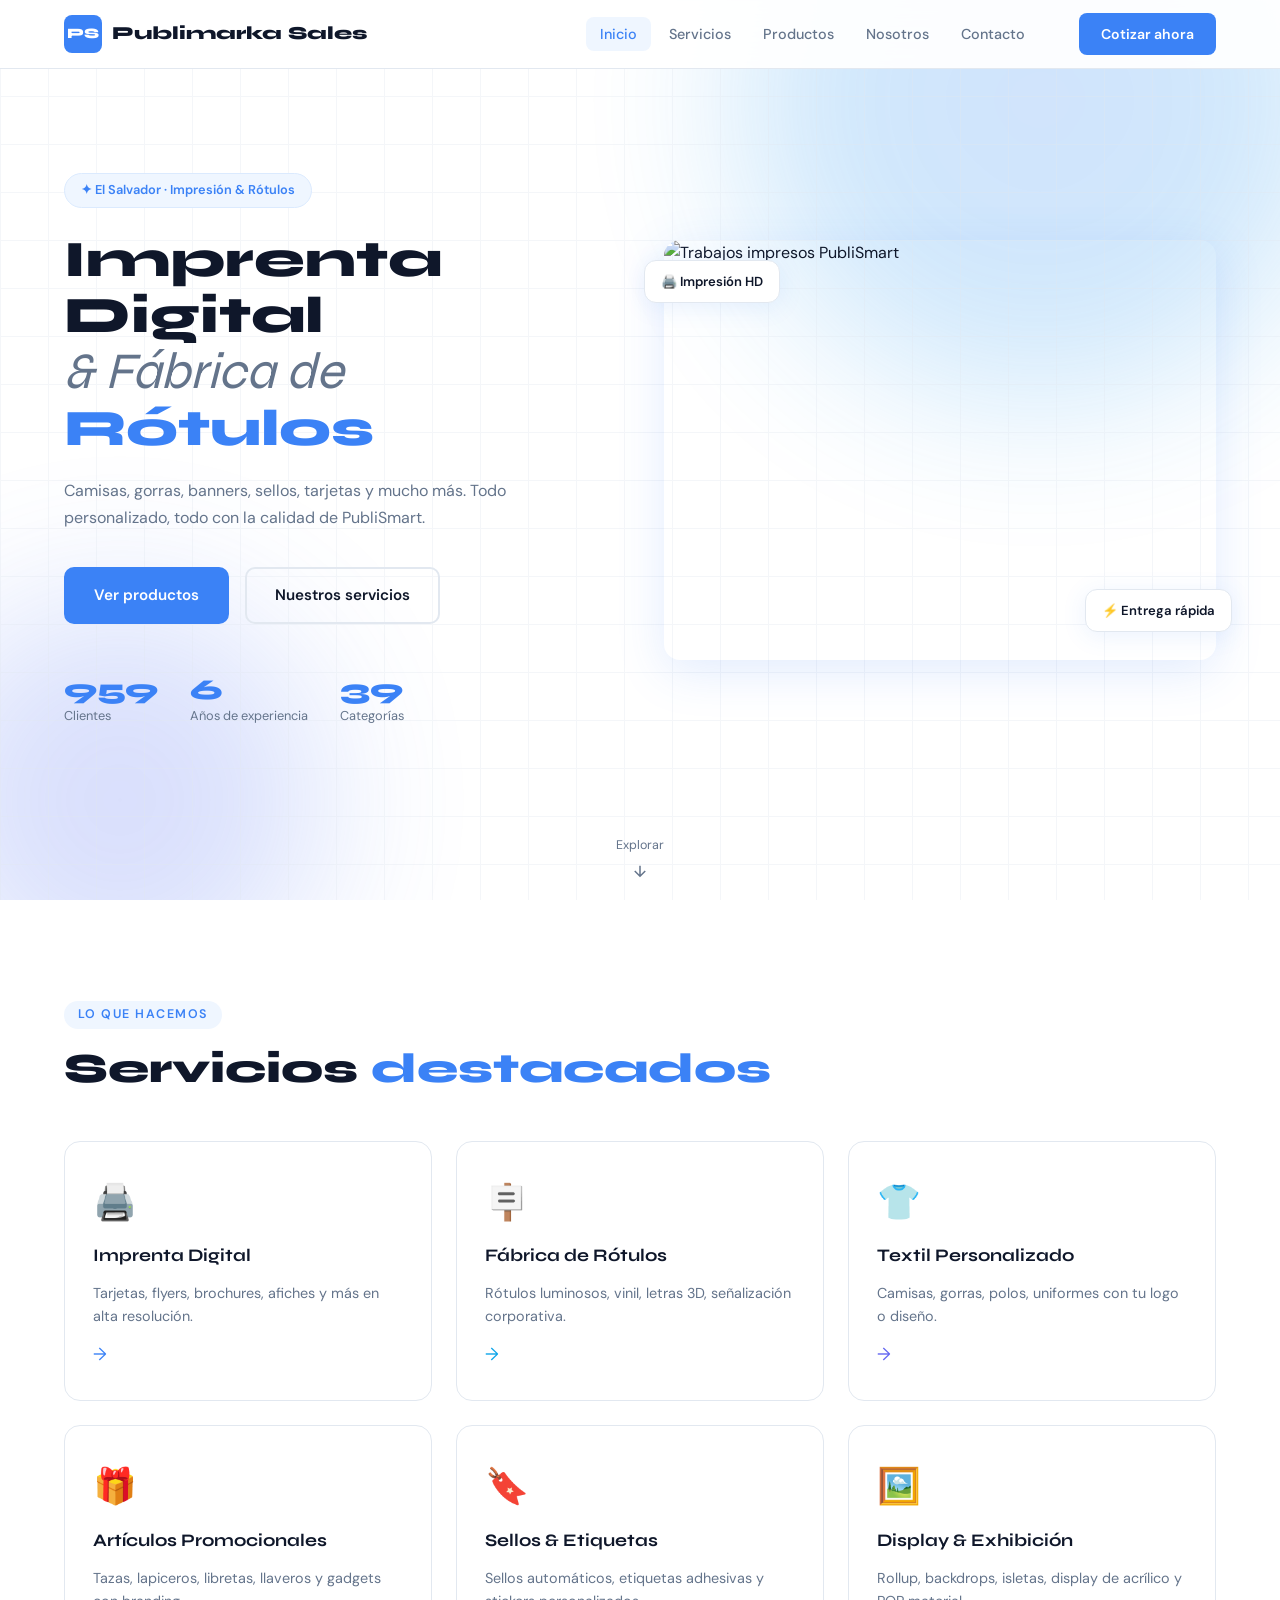
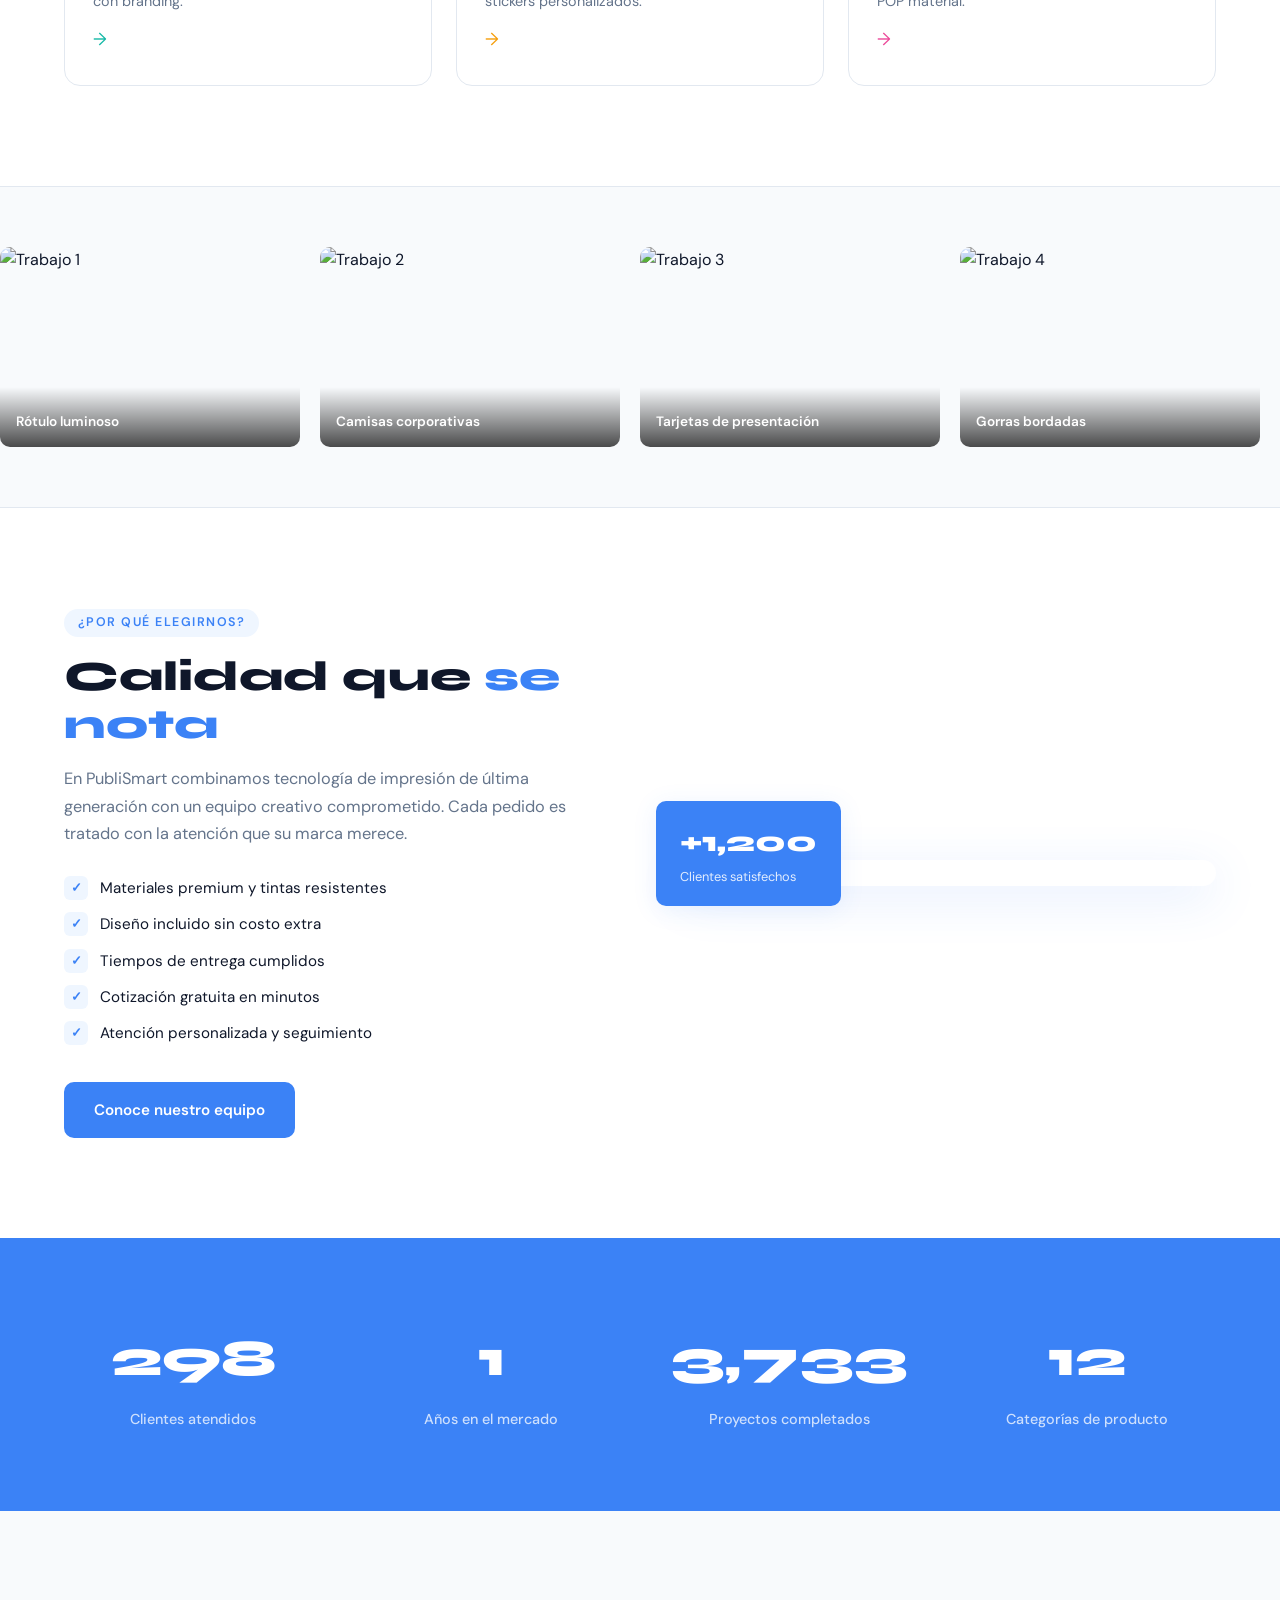
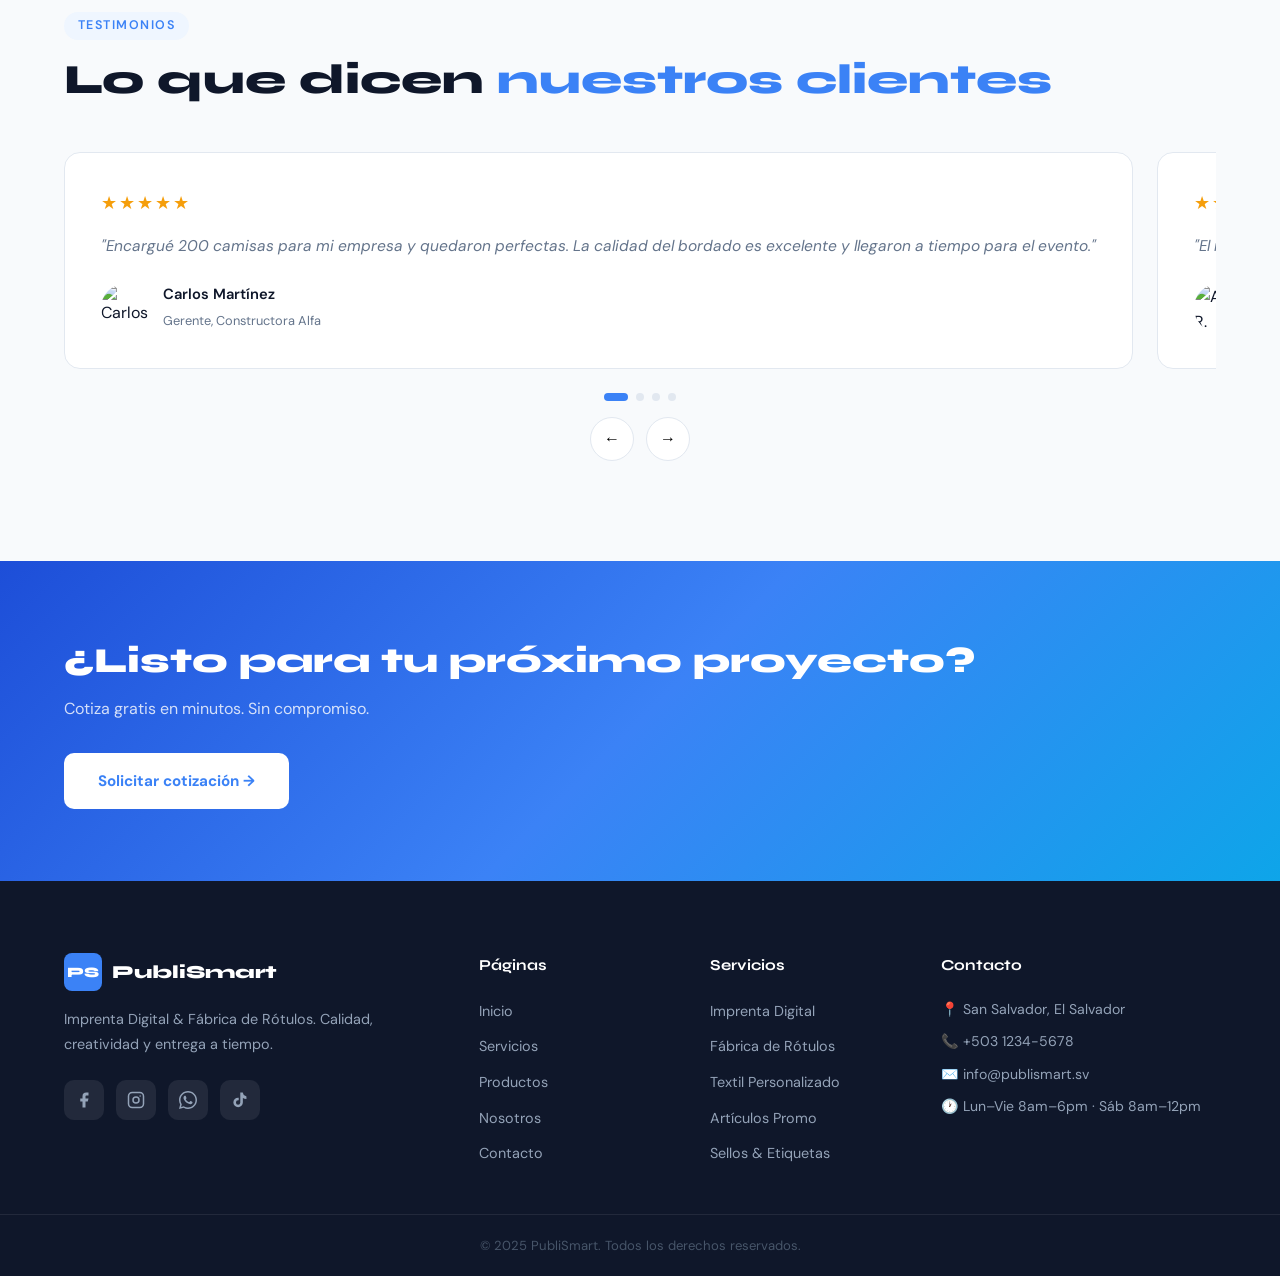
==== commit a9cf1b87: "publisales" ====
--- a/index.html
+++ b/index.html
@@ -16,7 +16,7 @@
     <div class="nav-inner">
       <a href="index.html" class="logo">
         <span class="logo-mark">PS</span>
-        <span class="logo-text">PubliSmart</span>
+        <span class="logo-text">Publimarka Sales</span>
       </a>
       <ul class="nav-links" id="navLinks">
         <li><a href="index.html" class="active">Inicio</a></li>
@@ -33,42 +33,44 @@
   </nav>
 
   <!-- HERO -->
-  <section class="hero" id="inicio">
+  <div class="hero-wrapper" id="inicio">
     <div class="hero-bg">
       <div class="hero-blob b1"></div>
       <div class="hero-blob b2"></div>
       <div class="grid-overlay"></div>
     </div>
-    <div class="container hero-content">
-      <div class="hero-badge">✦ El Salvador · Impresión & Rótulos</div>
-      <h1 class="hero-title">
-        Imprenta Digital<br />
-        <em>&amp; Fábrica de</em><br />
-        <span class="highlight">Rótulos</span>
-      </h1>
-      <p class="hero-sub">Camisas, gorras, banners, sellos, tarjetas y mucho más. Todo personalizado, todo con la calidad de PubliSmart.</p>
-      <div class="hero-cta">
-        <a href="productos.html" class="btn-primary">Ver productos</a>
-        <a href="servicios.html" class="btn-ghost">Nuestros servicios</a>
-      </div>
-      <div class="hero-stats">
-        <div class="hstat"><strong class="count" data-target="1200">0</strong><span>Clientes</span></div>
-        <div class="hstat"><strong class="count" data-target="8">0</strong><span>Años de experiencia</span></div>
-        <div class="hstat"><strong class="count" data-target="50">0</strong><span>Categorías</span></div>
-      </div>
-    </div>
-    <div class="hero-visual">
-      <div class="hero-img-wrap">
-        <img src="https://picsum.photos/seed/print1/680/520" alt="Trabajos impresos PubliSmart" />
-        <div class="hero-chip chip1">🖨️ Impresión HD</div>
-        <div class="hero-chip chip2">⚡ Entrega rápida</div>
-      </div>
-    </div>
+    <section class="hero">
+      <div class="hero-content">
+        <div class="hero-badge">✦ El Salvador · Impresión & Rótulos</div>
+        <h1 class="hero-title">
+          Imprenta Digital<br />
+          <em>&amp; Fábrica de</em><br />
+          <span class="highlight">Rótulos</span>
+        </h1>
+        <p class="hero-sub">Camisas, gorras, banners, sellos, tarjetas y mucho más. Todo personalizado, todo con la calidad de PubliSmart.</p>
+        <div class="hero-cta">
+          <a href="productos.html" class="btn-primary">Ver productos</a>
+          <a href="servicios.html" class="btn-ghost">Nuestros servicios</a>
+        </div>
+        <div class="hero-stats">
+          <div class="hstat"><strong class="count" data-target="1200">0</strong><span>Clientes</span></div>
+          <div class="hstat"><strong class="count" data-target="8">0</strong><span>Años de experiencia</span></div>
+          <div class="hstat"><strong class="count" data-target="50">0</strong><span>Categorías</span></div>
+        </div>
+      </div>
+      <div class="hero-visual">
+        <div class="hero-img-wrap">
+          <img src="https://scontent.fsal5-1.fna.fbcdn.net/v/t1.6435-9/74344924_2562884927266975_8571105060237344768_n.jpg?stp=dst-jpg_tt6&cstp=mx1862x1862&ctp=s1862x1862&_nc_cat=104&ccb=1-7&_nc_sid=cc71e4&_nc_ohc=-m1k8CBOO8IQ7kNvwHBEJpl&_nc_oc=AdrVyiJC1150oWhK3XCjprwRybz0V6BPNjjxnW2aZZd4Uj9SGlxZmBCEU7Kve8kPU4s&_nc_zt=23&_nc_ht=scontent.fsal5-1.fna&_nc_gid=jEeaGVlejbk0fuKtW7DTBg&_nc_ss=7b2a8&oh=00_AQARc_C7G6xZtmlUcTqod0D5qd00l4I_x0GU-nQ2EJt1Jg&oe=6A74C06B" alt="Trabajos impresos PubliSmart" />
+          <div class="hero-chip chip1">🖨️ Impresión HD</div>
+          <div class="hero-chip chip2">⚡ Entrega rápida</div>
+        </div>
+      </div>
+    </section>
     <a href="#categorias" class="scroll-hint">
       <span>Explorar</span>
       <svg width="18" height="18" viewBox="0 0 24 24" fill="none" stroke="currentColor" stroke-width="2"><path d="M12 5v14M5 12l7 7 7-7"/></svg>
     </a>
-  </section>
+  </div>
 
   <!-- CATEGORY STRIP -->
   <section class="categories" id="categorias">
--- a/style.css
+++ b/style.css
@@ -171,41 +171,58 @@
 .hamburger.open span:nth-child(2) { opacity: 0; }
 .hamburger.open span:nth-child(3) { transform: translateY(-7px) rotate(-45deg); }
 
+/* ── HERO WRAPPER ── */
+.hero-wrapper {
+  position: relative;
+  overflow: hidden;
+  background: var(--white);
+  min-height: 100vh;
+  display: flex;
+  flex-direction: column;
+  justify-content: center;
+  padding-bottom: 60px;
+}
+
 /* ── HERO ── */
 .hero {
-  min-height: 100vh;
-  display: flex; align-items: center;
+  display: grid;
+  grid-template-columns: 1fr 1fr;
+  align-items: center;
   position: relative;
-  padding: 120px 24px 80px;
-  overflow: hidden;
-}
-.hero-bg { position: absolute; inset: 0; z-index: 0; }
+  padding: 100px 0 40px;
+  max-width: 1200px;
+  width: 100%;
+  margin: 0 auto;
+  gap: 48px;
+  z-index: 1;
+}
+.hero-bg { position: absolute; inset: 0; z-index: 0; pointer-events: none; }
 .hero-blob {
   position: absolute;
   border-radius: 50%;
   filter: blur(80px);
-  opacity: 0.25;
+  opacity: 0.22;
 }
 .b1 {
   width: 600px; height: 600px;
   background: radial-gradient(circle, #3B82F6, #0EA5E9);
-  top: -200px; right: -100px;
+  top: -200px; right: -60px;
 }
 .b2 {
   width: 400px; height: 400px;
   background: radial-gradient(circle, #6366F1, #3B82F6);
-  bottom: -100px; left: -100px;
+  bottom: -100px; left: -80px;
 }
 .grid-overlay {
   position: absolute; inset: 0;
   background-image: linear-gradient(var(--border) 1px, transparent 1px),
     linear-gradient(90deg, var(--border) 1px, transparent 1px);
   background-size: 48px 48px;
-  opacity: 0.4;
+  opacity: 0.35;
 }
 .hero-content {
   position: relative; z-index: 1;
-  max-width: 560px;
+  padding: 0 24px 0 24px;
   animation: fadeUp 0.8s ease both;
 }
 .hero-badge {
@@ -219,7 +236,7 @@
 }
 .hero-title {
   font-family: var(--font-head);
-  font-size: clamp(2.4rem, 5vw, 4rem);
+  font-size: clamp(2rem, 4vw, 3.6rem);
   font-weight: 800;
   line-height: 1.1;
   color: var(--text);
@@ -227,21 +244,19 @@
 }
 .hero-title em { font-style: italic; font-weight: 400; color: var(--text-muted); }
 .hero-title .highlight { color: var(--blue); }
-.hero-sub { font-size: 1.05rem; color: var(--text-muted); max-width: 460px; margin-bottom: 36px; line-height: 1.7; }
+.hero-sub { font-size: 1rem; color: var(--text-muted); margin-bottom: 36px; line-height: 1.7; }
 .hero-cta { display: flex; gap: 16px; flex-wrap: wrap; margin-bottom: 52px; }
-.hero-stats { display: flex; gap: 40px; }
+.hero-stats { display: flex; gap: 32px; flex-wrap: wrap; }
 .hstat { display: flex; flex-direction: column; gap: 2px; }
-.hstat strong { font-family: var(--font-head); font-size: 2rem; font-weight: 800; color: var(--blue); line-height: 1; }
-.hstat span { font-size: 0.82rem; color: var(--text-muted); }
+.hstat strong { font-family: var(--font-head); font-size: 1.8rem; font-weight: 800; color: var(--blue); line-height: 1; }
+.hstat span { font-size: 0.8rem; color: var(--text-muted); }
 .hero-visual {
-  position: absolute; right: max(24px, calc(50% - 580px));
-  top: 50%; transform: translateY(-50%);
-  width: min(44%, 520px);
-  z-index: 1;
+  position: relative; z-index: 1;
+  padding: 0 24px 0 0;
   animation: fadeIn 1s ease 0.3s both;
 }
 .hero-img-wrap { position: relative; }
-.hero-img-wrap img { border-radius: var(--radius); box-shadow: var(--shadow-lg); }
+.hero-img-wrap img { border-radius: var(--radius); box-shadow: var(--shadow-lg); width: 100%; height: 420px; object-fit: cover; }
 .hero-chip {
   position: absolute;
   background: var(--white);
@@ -253,11 +268,12 @@
   box-shadow: var(--shadow);
   white-space: nowrap;
 }
-.chip1 { top: 24px; left: -40px; }
-.chip2 { bottom: 32px; right: -30px; }
+.chip1 { top: 20px; left: -20px; }
+.chip2 { bottom: 28px; right: -16px; }
 .scroll-hint {
-  position: absolute; bottom: 32px; left: 50%; transform: translateX(-50%);
+  position: absolute; bottom: 20px; left: 50%; transform: translateX(-50%);
   display: flex; flex-direction: column; align-items: center; gap: 6px;
+  z-index: 2;
   font-size: 0.78rem; color: var(--text-muted); z-index: 2;
   animation: bounce 2s ease infinite;
 }
@@ -637,11 +653,16 @@
 
 /* ── RESPONSIVE ── */
 @media (max-width: 1024px) {
-  .hero { flex-direction: column; text-align: center; padding-top: 100px; }
-  .hero-content { max-width: 100%; }
+  .hero {
+    grid-template-columns: 1fr;
+    text-align: center;
+    padding: 110px 0 60px;
+    gap: 40px;
+  }
+  .hero-content { padding: 0 24px; }
   .hero-cta { justify-content: center; }
   .hero-stats { justify-content: center; }
-  .hero-visual { position: relative; right: auto; top: auto; transform: none; width: 100%; max-width: 480px; margin: 40px auto 0; }
+  .hero-visual { padding: 0 24px; max-width: 480px; margin: 0 auto; }
   .chip1, .chip2 { display: none; }
   .cat-grid { grid-template-columns: repeat(2, 1fr); }
   .why-inner, .about-intro-inner { grid-template-columns: 1fr; gap: 40px; }
@@ -656,6 +677,7 @@
 }
 
 @media (max-width: 768px) {
+  .hero-wrapper { padding-bottom: 40px; }
   .nav-links, .btn-nav { display: none; }
   .hamburger { display: flex; }
   .nav-links.open {
